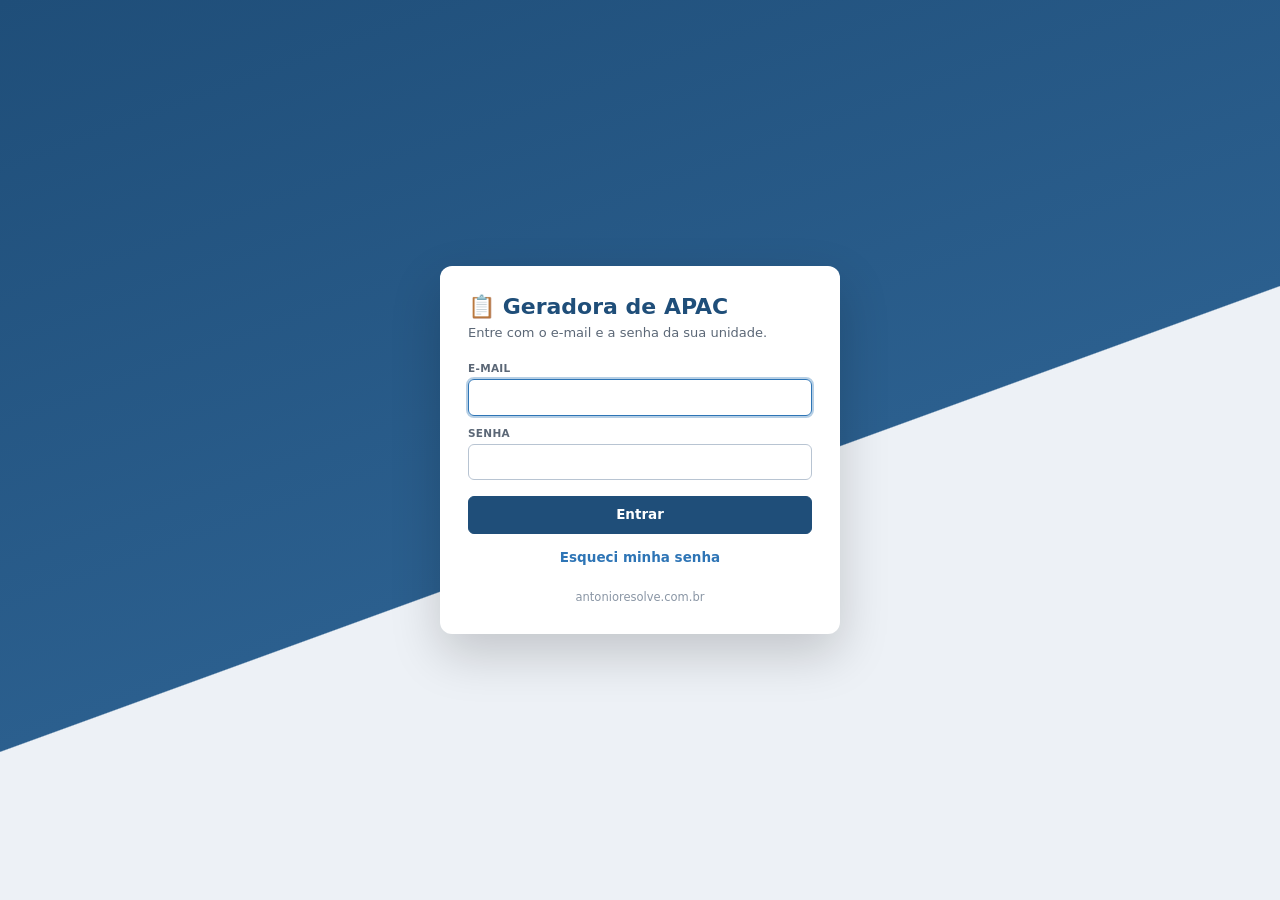
==== index.html @ 88a114c6 "Add files via upload" ====
<!doctype html>
<html lang="pt-BR">
<head>
  <meta charset="utf-8">
  <meta name="viewport" content="width=device-width, initial-scale=1">
  <title>Geradora de APAC</title>
  <meta name="description" content="Geradora de APAC Externa — antonioresolve.com.br">
  <link rel="icon" href="data:image/svg+xml,<svg xmlns='http://www.w3.org/2000/svg' viewBox='0 0 32 32'><rect width='32' height='32' rx='7' fill='%231F4E79'/><text x='16' y='22' font-size='15' font-family='Arial' font-weight='700' fill='white' text-anchor='middle'>A</text></svg>">
  <link rel="stylesheet" href="css/app.css">
  <!-- guarda o endereço antes de o login ler o convite / recuperação de senha -->
  <script>window.__hashInicial = location.hash;</script>
  <script src="config.js"></script>
  <script src="vendor/supabase.js"></script>
  <script src="vendor/pdf-lib.min.js"></script>
  <script type="module" src="js/app.js"></script>
</head>
<body>
  <div id="app"><div class="carregando inicial"><span class="spinner"></span>Abrindo…</div></div>
  <noscript>Este sistema precisa do JavaScript ligado no navegador.</noscript>
</body>
</html>
---- css/app.css ----
/* ============================================================
   Geradora de APAC — visual (mesmas cores da antiga aba DADOS)
   ============================================================ */
:root {
  --fundo: #EDF1F6;
  --card: #FFFFFF;
  --borda-card: #D5DEE8;
  --primaria: #1F4E79;
  --primaria-escura: #173B5C;
  --secundaria: #2E75B6;
  --claro: #D6E4F2;
  --rotulo: #5B6776;
  --texto: #1F2937;
  --suave: #8A96A5;
  --entrada-borda: #B8C4D2;
  --busca-fundo: #EAF2FB;
  --auto-fundo: #F5F7FA;
  --ok: #186B40;      --ok-fundo: #E6F4EC;      --ok-borda: #B7DEC8;
  --aviso: #7A5200;   --aviso-fundo: #FFF6E0;   --aviso-borda: #F0D9A0;
  --erro: #A32D2D;    --erro-fundo: #FCEBEB;    --erro-borda: #F1C2C2;
  --laranja: #E65C00; --azul: #2E75B6; --verde: #2A6F4F; --roxo: #6B4FA0; --vermelho: #B23A3A;
  --raio: 8px;
  --sombra: 0 1px 2px rgba(31, 41, 55, .06), 0 2px 8px rgba(31, 41, 55, .05);
}

* { box-sizing: border-box; }
html, body { margin: 0; padding: 0; }
body {
  background: var(--fundo);
  color: var(--texto);
  font: 14px/1.45 system-ui, -apple-system, "Segoe UI", Roboto, Arial, sans-serif;
  -webkit-font-smoothing: antialiased;
}
h1, h2, h3 { margin: 0; line-height: 1.2; }
a { color: var(--secundaria); }
button, input, select, textarea { font: inherit; color: inherit; }

/* ---------------- TOPO ---------------- */
.topo {
  background: var(--primaria);
  color: #fff;
  display: flex; align-items: center; gap: 18px;
  padding: 0 20px; min-height: 56px;
  position: sticky; top: 0; z-index: 20;
  border-bottom: 4px solid var(--secundaria);
}
.marca { display: flex; flex-direction: column; line-height: 1.15; white-space: nowrap; }
.marca strong { font-size: 16px; letter-spacing: .2px; }
.marca span { font-size: 12px; color: var(--claro); }
.menu { display: flex; gap: 2px; flex-wrap: wrap; flex: 1; }
.menu a {
  color: var(--claro); text-decoration: none; padding: 8px 12px; border-radius: 6px; font-weight: 600; font-size: 13px;
}
.menu a:hover { background: rgba(255, 255, 255, .1); color: #fff; }
.menu a.ativo { background: rgba(255, 255, 255, .16); color: #fff; }
.usuario { display: flex; align-items: center; gap: 10px; font-size: 12px; color: var(--claro); white-space: nowrap; }
.usuario button { background: transparent; border: 1px solid rgba(255,255,255,.35); color: #fff; border-radius: 6px; padding: 5px 10px; cursor: pointer; }
.usuario button:hover { background: rgba(255,255,255,.1); }

main { padding: 20px; max-width: 1400px; margin: 0 auto; }
.titulo-tela { display: flex; align-items: center; justify-content: space-between; gap: 12px; margin-bottom: 14px; flex-wrap: wrap; }
.titulo-tela h1 { font-size: 20px; color: var(--primaria); }
.titulo-tela p { margin: 4px 0 0; color: var(--rotulo); font-size: 13px; }

/* ---------------- CARTÕES ---------------- */
.card {
  background: var(--card); border: 1px solid var(--borda-card); border-radius: var(--raio);
  box-shadow: var(--sombra); margin-bottom: 14px; overflow: hidden;
}
.card > h2, .card-titulo {
  background: var(--primaria); color: #fff; font-size: 13px; font-weight: 700;
  padding: 9px 14px; letter-spacing: .2px;
}
.card-conteudo { padding: 14px; }

/* ---------------- FORMULÁRIO DA APAC ---------------- */
.apac-layout { display: grid; grid-template-columns: minmax(0, 1fr) 320px; gap: 18px; align-items: start; }
.apac-form .card-conteudo { padding: 12px 14px 4px; }
.grade { display: grid; grid-template-columns: repeat(12, minmax(0, 1fr)); gap: 0 10px; }
.campo { display: flex; flex-direction: column; margin-bottom: 10px; min-width: 0; }
.campo label { font-size: 10.5px; font-weight: 700; color: var(--rotulo); text-transform: uppercase; letter-spacing: .3px; margin-bottom: 3px; white-space: nowrap; overflow: hidden; text-overflow: ellipsis; }
.campo.busca label { color: var(--secundaria); }
.campo input, .campo select, .campo textarea {
  width: 100%; border: 1px solid var(--entrada-borda); border-radius: 6px; background: #fff;
  padding: 7px 9px; font-size: 14px; min-height: 36px;
}
.campo textarea { min-height: 64px; resize: vertical; }
.campo.busca input { background: var(--busca-fundo); border: 2px solid var(--secundaria); }
.campo.auto input, .campo.auto select { background: var(--auto-fundo); border-color: var(--borda-card); color: #374151; }
.campo input:focus, .campo select:focus, .campo textarea:focus { outline: 2px solid rgba(46, 117, 182, .35); outline-offset: 0; border-color: var(--secundaria); }
.campo input.maiusc, .campo textarea.maiusc { text-transform: uppercase; }
.campo input.num { font-variant-numeric: tabular-nums; letter-spacing: .3px; }
.campo.erro input { border-color: var(--erro); background: var(--erro-fundo); }
.campo .dica { font-size: 11px; color: var(--erro); margin-top: 2px; }
.legenda { font-size: 12px; color: var(--rotulo); margin: -4px 0 12px; display: flex; gap: 16px; flex-wrap: wrap; }
.sec-linha { display: contents; }

/* ---------------- PAINEL LATERAL (①–⑤) ---------------- */
.painel { position: sticky; top: 76px; }
.painel .card-conteudo { padding: 12px; }
.resumo { font-size: 13px; }
.resumo .linha { display: flex; justify-content: space-between; gap: 8px; padding: 4px 0; border-bottom: 1px solid #EEF2F6; }
.resumo .linha span:first-child { color: var(--rotulo); }
.resumo .linha span:last-child { font-weight: 600; text-align: right; overflow-wrap: anywhere; }
.resumo .vazio { color: var(--suave); font-style: italic; }
.acao {
  display: flex; align-items: center; gap: 10px; width: 100%; text-align: left;
  border: 0; border-radius: 8px; padding: 11px 12px; margin-bottom: 8px; color: #fff; font-weight: 700;
  cursor: pointer; font-size: 14px; transition: filter .15s, transform .05s;
}
.acao:hover { filter: brightness(1.08); }
.acao:active { transform: translateY(1px); }
.acao:disabled { opacity: .55; cursor: wait; }
.acao .num { background: rgba(255,255,255,.22); border-radius: 50%; width: 24px; height: 24px; display: inline-flex; align-items: center; justify-content: center; font-size: 13px; flex: none; }
.acao small { display: block; font-weight: 400; font-size: 11.5px; opacity: .9; }
.acao.laranja { background: var(--laranja); } .acao.azul { background: var(--azul); }
.acao.verde { background: var(--verde); }     .acao.roxo { background: var(--roxo); }
.acao.vermelho { background: var(--vermelho); }
.divisor { border: 0; border-top: 1px solid var(--borda-card); margin: 10px 0; }

.busca-paciente input { width: 100%; padding: 8px 10px; border: 1px solid var(--entrada-borda); border-radius: 6px; }
.resultados { margin-top: 6px; max-height: 260px; overflow: auto; }
.resultado {
  display: block; width: 100%; text-align: left; border: 1px solid var(--borda-card); background: #fff;
  border-radius: 6px; padding: 7px 9px; margin-bottom: 5px; cursor: pointer;
}
.resultado:hover { border-color: var(--secundaria); background: var(--busca-fundo); }
.resultado strong { display: block; font-size: 13px; }
.resultado span { font-size: 11.5px; color: var(--rotulo); }

/* ---------------- BOTÕES ---------------- */
.btn {
  display: inline-flex; align-items: center; justify-content: center; gap: 6px;
  border: 1px solid var(--entrada-borda); background: #fff; color: var(--texto);
  border-radius: 6px; padding: 8px 14px; cursor: pointer; font-weight: 600; font-size: 13.5px; min-height: 36px;
}
.btn:hover { border-color: var(--secundaria); }
.btn:disabled { opacity: .55; cursor: wait; }
.btn.principal { background: var(--primaria); border-color: var(--primaria); color: #fff; }
.btn.principal:hover { background: var(--primaria-escura); }
.btn.laranja { background: var(--laranja); border-color: var(--laranja); color: #fff; }
.btn.perigo { background: var(--vermelho); border-color: var(--vermelho); color: #fff; }
.btn.pequeno { padding: 4px 9px; min-height: 28px; font-size: 12px; }
.btn.link { border: 0; background: none; color: var(--secundaria); padding: 4px; min-height: 0; }
.botoes { display: flex; gap: 8px; flex-wrap: wrap; align-items: center; }

/* ---------------- MENSAGENS ---------------- */
.msg { padding: 10px 12px; border-radius: 6px; font-size: 13px; line-height: 1.5; margin: 8px 0; border: 1px solid; }
.msg.ok { background: var(--ok-fundo); border-color: var(--ok-borda); color: var(--ok); }
.msg.aviso { background: var(--aviso-fundo); border-color: var(--aviso-borda); color: var(--aviso); }
.msg.erro { background: var(--erro-fundo); border-color: var(--erro-borda); color: var(--erro); }
.msg.info { background: var(--busca-fundo); border-color: #BFD6EE; color: var(--primaria); }
.msg ul { margin: 4px 0 0 18px; padding: 0; }
.badge { display: inline-block; padding: 3px 11px; border-radius: 12px; font-size: 12px; font-weight: 700; }
.badge.ok { background: #E1F5EE; color: #0F6E56; }
.badge.div { background: #FCEBEB; color: #A32D2D; }
.badge.atencao { background: #FAEEDA; color: #854F0B; }
.badge.nc { background: #EEE; color: #555; }

/* ---------------- TABELAS ---------------- */
.tabela-rolagem { overflow: auto; max-width: 100%; }
table.tabela { border-collapse: collapse; width: 100%; font-size: 13px; }
.tabela th { background: #E8F1EF; color: var(--primaria); background: var(--busca-fundo); text-align: left; font-size: 11px; text-transform: uppercase; letter-spacing: .3px; padding: 8px; border-bottom: 1px solid #BFD6EE; position: sticky; top: 0; white-space: nowrap; }
.tabela td { padding: 6px 8px; border-bottom: 1px solid #EEF2F6; vertical-align: middle; }
.tabela tr:hover td { background: #FAFCFE; }
.tabela td.num, .tabela th.num { text-align: right; font-variant-numeric: tabular-nums; }
.tabela td.centro, .tabela th.centro { text-align: center; }
.tabela input.celula { width: 100%; min-width: 60px; border: 1px solid transparent; background: transparent; padding: 4px 6px; border-radius: 4px; }
.tabela input.celula:hover { border-color: var(--borda-card); }
.tabela input.celula:focus { border-color: var(--secundaria); background: #fff; outline: none; }
.vazio-tabela { text-align: center; color: var(--suave); padding: 24px; }

/* ---------------- FILTROS / FORM SIMPLES ---------------- */
.filtros { display: flex; gap: 10px; flex-wrap: wrap; align-items: flex-end; margin-bottom: 12px; }
.filtros .campo { margin: 0; }
.form-simples { display: grid; grid-template-columns: repeat(auto-fill, minmax(200px, 1fr)); gap: 0 12px; }
.abas { display: flex; gap: 4px; border-bottom: 2px solid var(--borda-card); margin-bottom: 14px; flex-wrap: wrap; }
.abas button { border: 0; background: none; padding: 9px 14px; font-weight: 700; color: var(--rotulo); cursor: pointer; border-bottom: 3px solid transparent; margin-bottom: -2px; }
.abas button.ativa { color: var(--primaria); border-bottom-color: var(--primaria); }
.grade-cards { display: grid; grid-template-columns: repeat(auto-fill, minmax(320px, 1fr)); gap: 14px; align-items: start; }
.grade-cards .card { margin: 0; }

/* ---------------- JANELA (modal) ---------------- */
.modal-fundo {
  position: fixed; inset: 0; background: rgba(15, 23, 42, .45); z-index: 100;
  display: flex; align-items: flex-start; justify-content: center; padding: 5vh 16px; overflow: auto;
}
.modal { background: #fff; border-radius: 10px; width: 100%; box-shadow: 0 20px 50px rgba(0,0,0,.25); }
.modal-topo { display: flex; align-items: center; justify-content: space-between; padding: 14px 18px; border-bottom: 1px solid #EEF2F6; }
.modal-topo h2 { font-size: 16px; color: var(--primaria); }
.modal-x { border: 0; background: none; font-size: 24px; line-height: 1; cursor: pointer; color: var(--suave); }
.modal-corpo { padding: 16px 18px; }
.modal-rodape { display: flex; justify-content: flex-end; gap: 8px; padding: 12px 18px; border-top: 1px solid #EEF2F6; flex-wrap: wrap; }
.texto-modal { line-height: 1.55; }
.texto-modal ul { margin: 6px 0 0 18px; padding: 0; }

.zona-arquivo {
  display: flex; flex-direction: column; align-items: center; gap: 6px; text-align: center;
  border: 2px dashed #C9D3DE; border-radius: 8px; padding: 22px 14px; background: #FAFBFC; cursor: pointer; color: var(--rotulo);
}
.zona-arquivo input { display: none; }
.zona-arquivo .zona-icone { font-size: 28px; }
.zona-arquivo.arrastando { border-color: var(--secundaria); background: var(--busca-fundo); }
.zona-arquivo.tem-arquivo { border-style: solid; border-color: var(--verde); background: #F0F7F2; }
.zona-nome { font-weight: 700; color: var(--verde); word-break: break-all; }

.campo-linha { display: flex; justify-content: space-between; gap: 10px; padding: 6px 0; border-bottom: 1px solid #EEF2F6; font-size: 13px; }
.campo-linha span:first-child { color: var(--rotulo); flex: none; }
.campo-linha span:last-child { font-weight: 600; text-align: right; overflow-wrap: anywhere; }
.secao-titulo { font-size: 11px; font-weight: 700; color: var(--suave); text-transform: uppercase; letter-spacing: .5px; margin: 14px 0 4px; }
.bloco-editar { margin-top: 12px; padding: 12px; background: #FFF8F0; border: 1px solid var(--laranja); border-radius: 8px; }
.bloco-editar .titulo { font-weight: 700; color: var(--laranja); margin-bottom: 8px; }

/* ---------------- LOGIN ---------------- */
.login-fundo { min-height: 100vh; display: flex; align-items: center; justify-content: center; padding: 20px;
  background: linear-gradient(160deg, var(--primaria) 0%, #2B5F8E 55%, var(--fundo) 55.1%); }
.login { background: #fff; border-radius: 12px; box-shadow: 0 20px 50px rgba(0,0,0,.18); width: 100%; max-width: 400px; padding: 28px; }
.login h1 { color: var(--primaria); font-size: 22px; }
.login .sub { color: var(--rotulo); margin: 4px 0 18px; font-size: 13px; }
.login .btn { width: 100%; margin-top: 6px; }
.login .rodape { text-align: center; font-size: 11.5px; color: var(--suave); margin-top: 18px; }

/* ---------------- DIVERSOS ---------------- */
.carregando { display: flex; align-items: center; gap: 8px; color: var(--rotulo); padding: 14px; }
.carregando.inicial { justify-content: center; min-height: 60vh; }
.spinner { display: inline-block; width: 14px; height: 14px; border: 2px solid #BFD6EE; border-top-color: var(--primaria); border-radius: 50%; animation: girar .7s linear infinite; vertical-align: -2px; margin-right: 6px; }
.acao .spinner, .btn.principal .spinner, .btn.laranja .spinner { border-color: rgba(255,255,255,.4); border-top-color: #fff; }
@keyframes girar { to { transform: rotate(360deg); } }
#toasts { position: fixed; right: 18px; bottom: 18px; display: flex; flex-direction: column; gap: 8px; z-index: 200; max-width: 380px; }
.toast { background: #1F2937; color: #fff; border-radius: 8px; padding: 10px 14px; box-shadow: 0 8px 24px rgba(0,0,0,.2); font-size: 13px; display: flex; flex-direction: column; gap: 2px; transition: opacity .3s, transform .3s; }
.toast.ok { border-left: 4px solid #4CC38A; }
.toast.aviso { border-left: 4px solid #F0B429; }
.toast.erro { border-left: 4px solid #F25F5C; }
.toast.saindo { opacity: 0; transform: translateY(6px); }
.rodape-site { text-align: center; color: var(--suave); font-size: 11.5px; padding: 18px 0 28px; }
.mudo { color: var(--suave); }
.pequeno { font-size: 12px; }
.direita { text-align: right; }
.etiqueta-etapa { font-size: 10.5px; background: var(--claro); color: var(--primaria); border-radius: 10px; padding: 1px 7px; font-weight: 700; margin-left: 6px; }

/* ---------------- CELULAR / TELA PEQUENA ---------------- */
@media (max-width: 1050px) {
  .apac-layout { grid-template-columns: 1fr; }
  .painel { position: static; order: -1; }
}
@media (max-width: 720px) {
  main { padding: 12px; }
  .topo { flex-wrap: wrap; padding: 8px 12px; gap: 6px; }
  .menu { order: 3; width: 100%; overflow-x: auto; flex-wrap: nowrap; }
  .grade { grid-template-columns: repeat(6, minmax(0, 1fr)); }
  .grade .campo { grid-column: span 6 !important; }
  .grade .campo.curto { grid-column: span 3 !important; }
}
a.btn { text-decoration: none; }
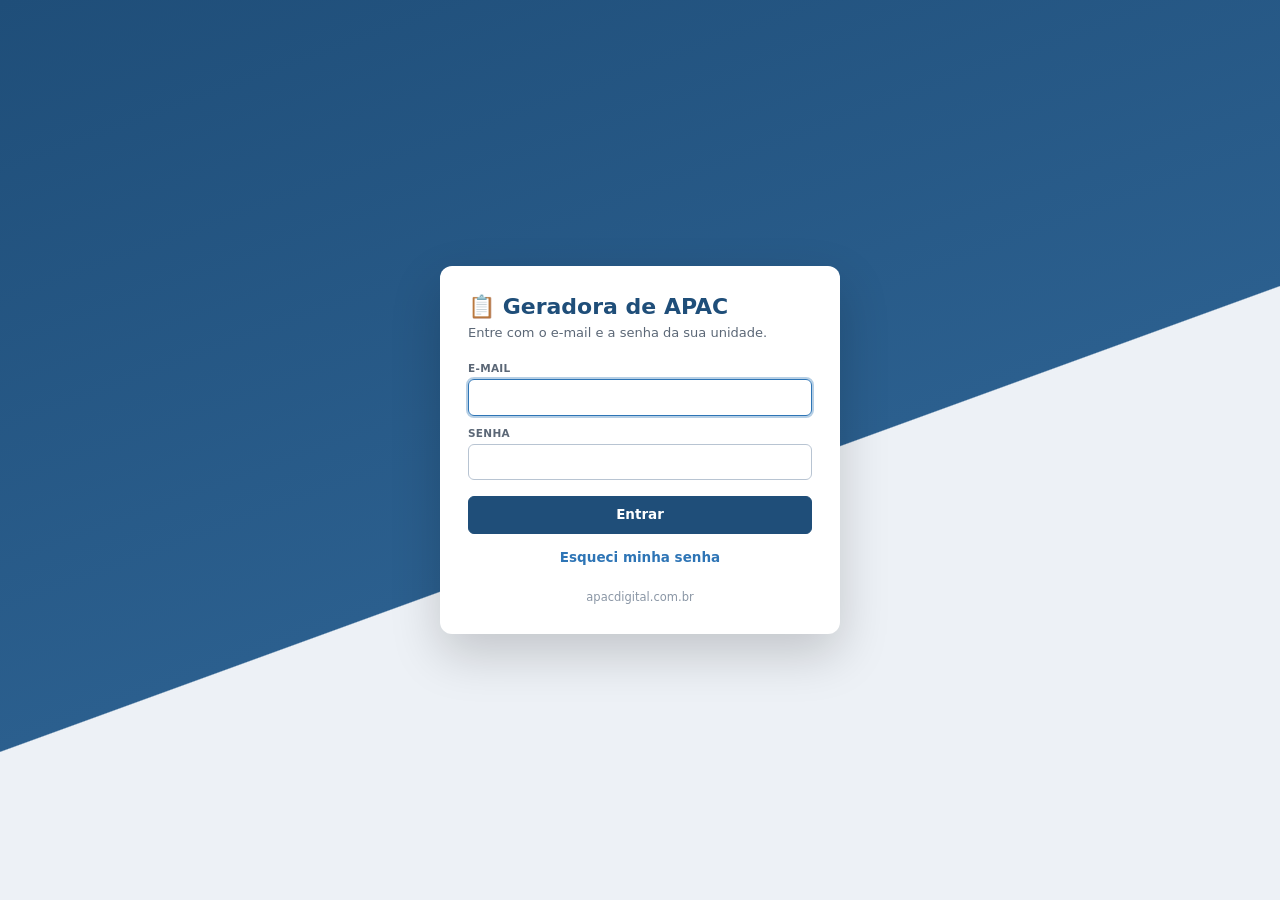
==== commit a1177253: "Add files via upload" ====
--- a/index.html
+++ b/index.html
@@ -4,7 +4,7 @@
   <meta charset="utf-8">
   <meta name="viewport" content="width=device-width, initial-scale=1">
   <title>Geradora de APAC</title>
-  <meta name="description" content="Geradora de APAC Externa — antonioresolve.com.br">
+  <meta name="description" content="Geradora de APAC Externa — apacdigital.com.br">
   <link rel="icon" href="data:image/svg+xml,<svg xmlns='http://www.w3.org/2000/svg' viewBox='0 0 32 32'><rect width='32' height='32' rx='7' fill='%231F4E79'/><text x='16' y='22' font-size='15' font-family='Arial' font-weight='700' fill='white' text-anchor='middle'>A</text></svg>">
   <link rel="stylesheet" href="css/app.css">
   <!-- guarda o endereço antes de o login ler o convite / recuperação de senha -->
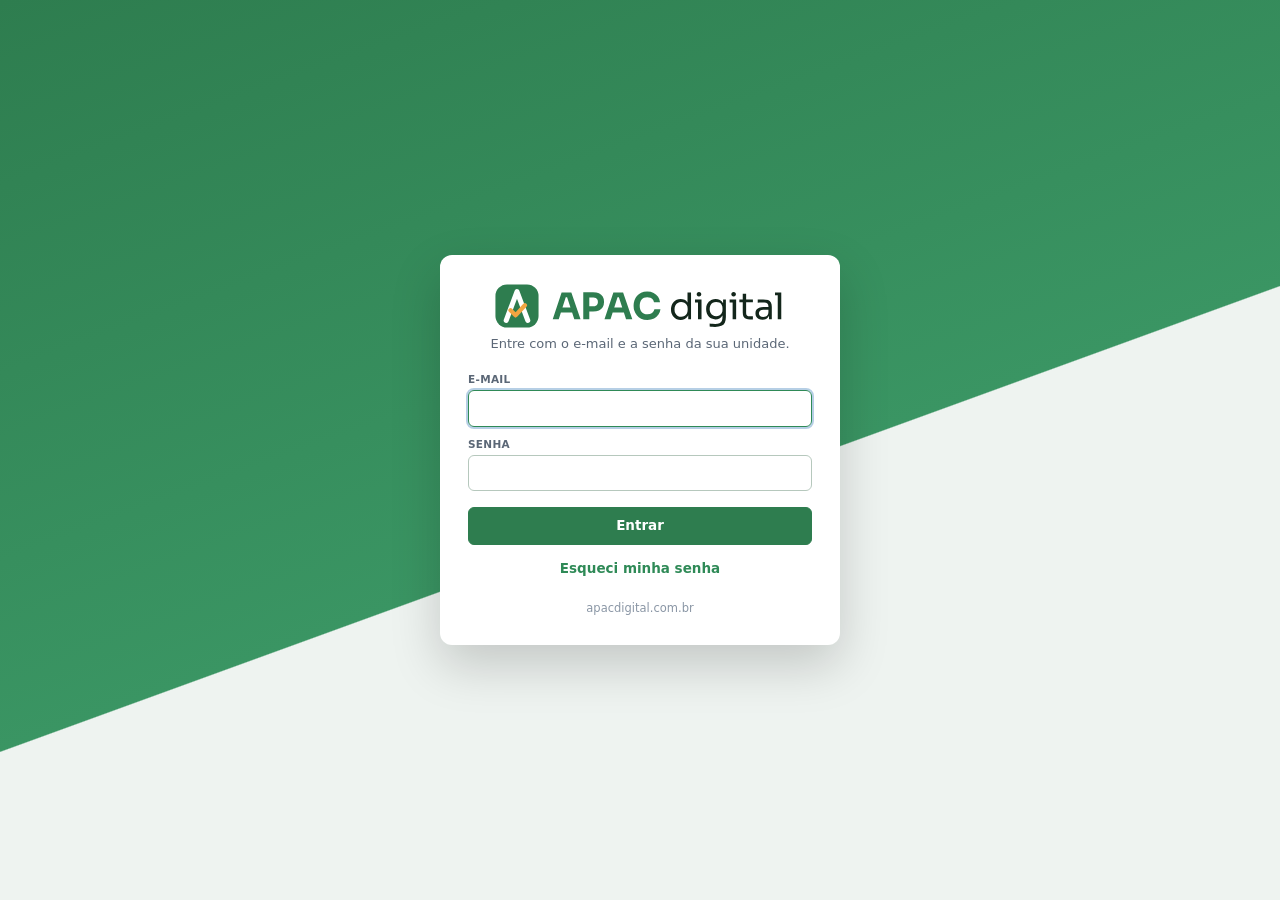
==== commit 61be6a61: "Add files via upload" ====
--- a/index.html
+++ b/index.html
@@ -3,9 +3,10 @@
 <head>
   <meta charset="utf-8">
   <meta name="viewport" content="width=device-width, initial-scale=1">
-  <title>Geradora de APAC</title>
-  <meta name="description" content="Geradora de APAC Externa — apacdigital.com.br">
-  <link rel="icon" href="data:image/svg+xml,<svg xmlns='http://www.w3.org/2000/svg' viewBox='0 0 32 32'><rect width='32' height='32' rx='7' fill='%231F4E79'/><text x='16' y='22' font-size='15' font-family='Arial' font-weight='700' fill='white' text-anchor='middle'>A</text></svg>">
+  <title>APAC digital</title>
+  <meta name="description" content="APAC digital — geradora de APAC externa, protocolo e conferência de espelhos">
+  <link rel="icon" type="image/svg+xml" href="img/favicon.svg">
+  <meta name="theme-color" content="#2E7D4F">
   <link rel="stylesheet" href="css/app.css">
   <!-- guarda o endereço antes de o login ler o convite / recuperação de senha -->
   <script>window.__hashInicial = location.hash;</script>
--- a/css/app.css
+++ b/css/app.css
@@ -1,20 +1,21 @@
 /* ============================================================
-   Geradora de APAC — visual (mesmas cores da antiga aba DADOS)
+   APAC digital — visual (cores da marca: verde #2E7D4F, laranja #F2A541)
    ============================================================ */
 :root {
-  --fundo: #EDF1F6;
+  --fundo: #EEF3F0;
   --card: #FFFFFF;
-  --borda-card: #D5DEE8;
-  --primaria: #1F4E79;
-  --primaria-escura: #173B5C;
-  --secundaria: #2E75B6;
-  --claro: #D6E4F2;
+  --borda-card: #D3E0D8;
+  --primaria: #2E7D4F;
+  --primaria-escura: #1F5C38;
+  --secundaria: #2F8A57;
+  --destaque: #F2A541;
+  --claro: #DCEFE3;
   --rotulo: #5B6776;
-  --texto: #1F2937;
+  --texto: #13261B;
   --suave: #8A96A5;
-  --entrada-borda: #B8C4D2;
-  --busca-fundo: #EAF2FB;
-  --auto-fundo: #F5F7FA;
+  --entrada-borda: #B6C8BD;
+  --busca-fundo: #EAF5EE;
+  --auto-fundo: #F5F8F6;
   --ok: #186B40;      --ok-fundo: #E6F4EC;      --ok-borda: #B7DEC8;
   --aviso: #7A5200;   --aviso-fundo: #FFF6E0;   --aviso-borda: #F0D9A0;
   --erro: #A32D2D;    --erro-fundo: #FCEBEB;    --erro-borda: #F1C2C2;
@@ -42,7 +43,7 @@
   display: flex; align-items: center; gap: 18px;
   padding: 0 20px; min-height: 56px;
   position: sticky; top: 0; z-index: 20;
-  border-bottom: 4px solid var(--secundaria);
+  border-bottom: 4px solid var(--destaque);
 }
 .marca { display: flex; flex-direction: column; line-height: 1.15; white-space: nowrap; }
 .marca strong { font-size: 16px; letter-spacing: .2px; }
@@ -99,7 +100,7 @@
 .painel { position: sticky; top: 76px; }
 .painel .card-conteudo { padding: 12px; }
 .resumo { font-size: 13px; }
-.resumo .linha { display: flex; justify-content: space-between; gap: 8px; padding: 4px 0; border-bottom: 1px solid #EEF2F6; }
+.resumo .linha { display: flex; justify-content: space-between; gap: 8px; padding: 4px 0; border-bottom: 1px solid #EDF2EF; }
 .resumo .linha span:first-child { color: var(--rotulo); }
 .resumo .linha span:last-child { font-weight: 600; text-align: right; overflow-wrap: anywhere; }
 .resumo .vazio { color: var(--suave); font-style: italic; }
@@ -149,7 +150,7 @@
 .msg.ok { background: var(--ok-fundo); border-color: var(--ok-borda); color: var(--ok); }
 .msg.aviso { background: var(--aviso-fundo); border-color: var(--aviso-borda); color: var(--aviso); }
 .msg.erro { background: var(--erro-fundo); border-color: var(--erro-borda); color: var(--erro); }
-.msg.info { background: var(--busca-fundo); border-color: #BFD6EE; color: var(--primaria); }
+.msg.info { background: var(--busca-fundo); border-color: #BFDCCB; color: var(--primaria); }
 .msg ul { margin: 4px 0 0 18px; padding: 0; }
 .badge { display: inline-block; padding: 3px 11px; border-radius: 12px; font-size: 12px; font-weight: 700; }
 .badge.ok { background: #E1F5EE; color: #0F6E56; }
@@ -160,9 +161,9 @@
 /* ---------------- TABELAS ---------------- */
 .tabela-rolagem { overflow: auto; max-width: 100%; }
 table.tabela { border-collapse: collapse; width: 100%; font-size: 13px; }
-.tabela th { background: #E8F1EF; color: var(--primaria); background: var(--busca-fundo); text-align: left; font-size: 11px; text-transform: uppercase; letter-spacing: .3px; padding: 8px; border-bottom: 1px solid #BFD6EE; position: sticky; top: 0; white-space: nowrap; }
-.tabela td { padding: 6px 8px; border-bottom: 1px solid #EEF2F6; vertical-align: middle; }
-.tabela tr:hover td { background: #FAFCFE; }
+.tabela th { background: #E8F1EC; color: var(--primaria); background: var(--busca-fundo); text-align: left; font-size: 11px; text-transform: uppercase; letter-spacing: .3px; padding: 8px; border-bottom: 1px solid #BFDCCB; position: sticky; top: 0; white-space: nowrap; }
+.tabela td { padding: 6px 8px; border-bottom: 1px solid #EDF2EF; vertical-align: middle; }
+.tabela tr:hover td { background: #FAFDFB; }
 .tabela td.num, .tabela th.num { text-align: right; font-variant-numeric: tabular-nums; }
 .tabela td.centro, .tabela th.centro { text-align: center; }
 .tabela input.celula { width: 100%; min-width: 60px; border: 1px solid transparent; background: transparent; padding: 4px 6px; border-radius: 4px; }
@@ -186,17 +187,17 @@
   display: flex; align-items: flex-start; justify-content: center; padding: 5vh 16px; overflow: auto;
 }
 .modal { background: #fff; border-radius: 10px; width: 100%; box-shadow: 0 20px 50px rgba(0,0,0,.25); }
-.modal-topo { display: flex; align-items: center; justify-content: space-between; padding: 14px 18px; border-bottom: 1px solid #EEF2F6; }
+.modal-topo { display: flex; align-items: center; justify-content: space-between; padding: 14px 18px; border-bottom: 1px solid #EDF2EF; }
 .modal-topo h2 { font-size: 16px; color: var(--primaria); }
 .modal-x { border: 0; background: none; font-size: 24px; line-height: 1; cursor: pointer; color: var(--suave); }
 .modal-corpo { padding: 16px 18px; }
-.modal-rodape { display: flex; justify-content: flex-end; gap: 8px; padding: 12px 18px; border-top: 1px solid #EEF2F6; flex-wrap: wrap; }
+.modal-rodape { display: flex; justify-content: flex-end; gap: 8px; padding: 12px 18px; border-top: 1px solid #EDF2EF; flex-wrap: wrap; }
 .texto-modal { line-height: 1.55; }
 .texto-modal ul { margin: 6px 0 0 18px; padding: 0; }
 
 .zona-arquivo {
   display: flex; flex-direction: column; align-items: center; gap: 6px; text-align: center;
-  border: 2px dashed #C9D3DE; border-radius: 8px; padding: 22px 14px; background: #FAFBFC; cursor: pointer; color: var(--rotulo);
+  border: 2px dashed #C5D6CB; border-radius: 8px; padding: 22px 14px; background: #FAFCFB; cursor: pointer; color: var(--rotulo);
 }
 .zona-arquivo input { display: none; }
 .zona-arquivo .zona-icone { font-size: 28px; }
@@ -204,7 +205,7 @@
 .zona-arquivo.tem-arquivo { border-style: solid; border-color: var(--verde); background: #F0F7F2; }
 .zona-nome { font-weight: 700; color: var(--verde); word-break: break-all; }
 
-.campo-linha { display: flex; justify-content: space-between; gap: 10px; padding: 6px 0; border-bottom: 1px solid #EEF2F6; font-size: 13px; }
+.campo-linha { display: flex; justify-content: space-between; gap: 10px; padding: 6px 0; border-bottom: 1px solid #EDF2EF; font-size: 13px; }
 .campo-linha span:first-child { color: var(--rotulo); flex: none; }
 .campo-linha span:last-child { font-weight: 600; text-align: right; overflow-wrap: anywhere; }
 .secao-titulo { font-size: 11px; font-weight: 700; color: var(--suave); text-transform: uppercase; letter-spacing: .5px; margin: 14px 0 4px; }
@@ -213,7 +214,7 @@
 
 /* ---------------- LOGIN ---------------- */
 .login-fundo { min-height: 100vh; display: flex; align-items: center; justify-content: center; padding: 20px;
-  background: linear-gradient(160deg, var(--primaria) 0%, #2B5F8E 55%, var(--fundo) 55.1%); }
+  background: linear-gradient(160deg, var(--primaria) 0%, #3A9563 55%, var(--fundo) 55.1%); }
 .login { background: #fff; border-radius: 12px; box-shadow: 0 20px 50px rgba(0,0,0,.18); width: 100%; max-width: 400px; padding: 28px; }
 .login h1 { color: var(--primaria); font-size: 22px; }
 .login .sub { color: var(--rotulo); margin: 4px 0 18px; font-size: 13px; }
@@ -223,7 +224,7 @@
 /* ---------------- DIVERSOS ---------------- */
 .carregando { display: flex; align-items: center; gap: 8px; color: var(--rotulo); padding: 14px; }
 .carregando.inicial { justify-content: center; min-height: 60vh; }
-.spinner { display: inline-block; width: 14px; height: 14px; border: 2px solid #BFD6EE; border-top-color: var(--primaria); border-radius: 50%; animation: girar .7s linear infinite; vertical-align: -2px; margin-right: 6px; }
+.spinner { display: inline-block; width: 14px; height: 14px; border: 2px solid #BFDCCB; border-top-color: var(--primaria); border-radius: 50%; animation: girar .7s linear infinite; vertical-align: -2px; margin-right: 6px; }
 .acao .spinner, .btn.principal .spinner, .btn.laranja .spinner { border-color: rgba(255,255,255,.4); border-top-color: #fff; }
 @keyframes girar { to { transform: rotate(360deg); } }
 #toasts { position: fixed; right: 18px; bottom: 18px; display: flex; flex-direction: column; gap: 8px; z-index: 200; max-width: 380px; }
@@ -252,3 +253,9 @@
   .grade .campo.curto { grid-column: span 3 !important; }
 }
 a.btn { text-decoration: none; }
+
+/* ---------------- MARCA APAC digital ---------------- */
+.marca .logo-topo { height: 26px; width: auto; display: block; }
+.marca span { margin-top: 3px; }
+.login .logo-login { height: 46px; width: auto; display: block; margin: 0 auto 6px; }
+.login .sub { text-align: center; }
